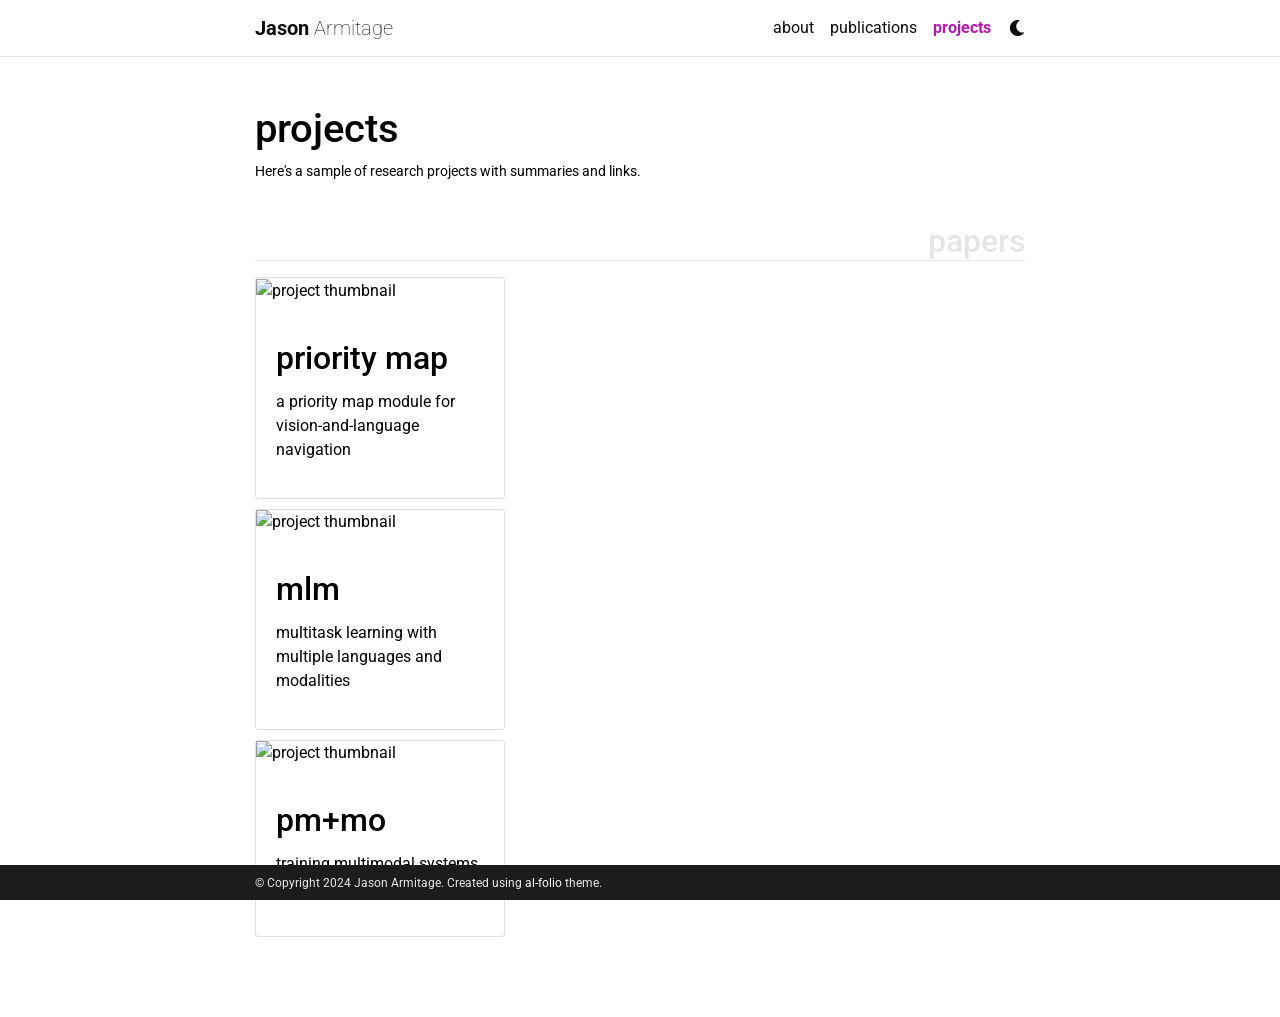
==== projects/index.html @ 7ec6eaf3 "Update papers.bib [ci skip]" ====
<!DOCTYPE html> <html lang="en"> <head> <meta http-equiv="Content-Type" content="text/html; charset=UTF-8"> <meta name="google-site-verification" content="r4thdhNp-503ux3Zlrk3wg4XzxsuIzWtj8LmiYbyBeo"> <meta name="msvalidate.01" content=""> <meta charset="utf-8"> <meta name="viewport" content="width=device-width, initial-scale=1, shrink-to-fit=no"> <meta http-equiv="X-UA-Compatible" content="IE=edge"> <title>projects | Jason Armitage</title> <meta name="author" content="Jason Armitage"> <meta name="description" content="Here's a sample of research projects with summaries and links."> <meta name="keywords" content="jason armitage, jason armitage uzh, jason armitage research, multimodal machine learning, embodied AI, vision-and-language navigation, neural networks, artificial intelligence, AI, cognitive neuroscience, computer vision, computational linguistics, NLP, VLN, deep learning"> <link href="https://cdn.jsdelivr.net/npm/bootstrap@4.6.1/dist/css/bootstrap.min.css" rel="stylesheet" integrity="sha256-DF7Zhf293AJxJNTmh5zhoYYIMs2oXitRfBjY+9L//AY=" crossorigin="anonymous"> <link rel="stylesheet" href="https://cdn.jsdelivr.net/npm/mdbootstrap@4.20.0/css/mdb.min.css" integrity="sha256-jpjYvU3G3N6nrrBwXJoVEYI/0zw8htfFnhT9ljN3JJw=" crossorigin="anonymous"> <link rel="stylesheet" href="https://cdn.jsdelivr.net/npm/@fortawesome/fontawesome-free@5.15.4/css/all.min.css" integrity="sha256-mUZM63G8m73Mcidfrv5E+Y61y7a12O5mW4ezU3bxqW4=" crossorigin="anonymous"> <link rel="stylesheet" href="https://cdn.jsdelivr.net/npm/academicons@1.9.1/css/academicons.min.css" integrity="sha256-i1+4qU2G2860dGGIOJscdC30s9beBXjFfzjWLjBRsBg=" crossorigin="anonymous"> <link rel="stylesheet" type="text/css" href="https://fonts.googleapis.com/css?family=Roboto:300,400,500,700|Roboto+Slab:100,300,400,500,700|Material+Icons"> <link rel="stylesheet" href="https://cdn.jsdelivr.net/gh/jwarby/jekyll-pygments-themes@master/github.css" media="" id="highlight_theme_light"> <link rel="shortcut icon" href="data:image/svg+xml,&lt;svg%20xmlns=%22http://www.w3.org/2000/svg%22%20viewBox=%220%200%20100%20100%22&gt;&lt;text%20y=%22.9em%22%20font-size=%2290%22&gt;%E2%9A%9B%EF%B8%8F&lt;/text&gt;&lt;/svg&gt;"> <link rel="stylesheet" href="/assets/css/main.css"> <link rel="canonical" href="https://jasonarmitage-res.github.io/projects/"> <link rel="stylesheet" href="https://cdn.jsdelivr.net/gh/jwarby/jekyll-pygments-themes@master/native.css" media="none" id="highlight_theme_dark"> <script src="/assets/js/theme.js"></script> <script src="/assets/js/dark_mode.js"></script> </head> <body class="fixed-top-nav "> <header> <nav id="navbar" class="navbar navbar-light navbar-expand-sm fixed-top"> <div class="container"> <a class="navbar-brand title font-weight-lighter" href="/"><span class="font-weight-bold">Jason </span>Armitage</a> <button class="navbar-toggler collapsed ml-auto" type="button" data-toggle="collapse" data-target="#navbarNav" aria-controls="navbarNav" aria-expanded="false" aria-label="Toggle navigation"> <span class="sr-only">Toggle navigation</span> <span class="icon-bar top-bar"></span> <span class="icon-bar middle-bar"></span> <span class="icon-bar bottom-bar"></span> </button> <div class="collapse navbar-collapse text-right" id="navbarNav"> <ul class="navbar-nav ml-auto flex-nowrap"> <li class="nav-item "> <a class="nav-link" href="/">about</a> </li> <li class="nav-item "> <a class="nav-link" href="/publications/">publications</a> </li> <li class="nav-item active"> <a class="nav-link" href="/projects/">projects<span class="sr-only">(current)</span></a> </li> <li class="toggle-container"> <button id="light-toggle" title="Change theme"> <i class="fas fa-moon"></i> <i class="fas fa-sun"></i> </button> </li> </ul> </div> </div> </nav> <progress id="progress" value="0"> <div class="progress-container"> <span class="progress-bar"></span> </div> </progress> </header> <div class="container mt-5"> <div class="post"> <header class="post-header"> <h1 class="post-title">projects</h1> <p class="post-description">Here's a sample of research projects with summaries and links.</p> </header> <article> <div class="projects"> <h2 class="category">papers</h2> <div class="grid"> <div class="grid-sizer"></div> <div class="grid-item"> <a href="/projects/priority_map/"> <div class="card hoverable"> <figure> <picture> <img src="/assets/img/pri_nav_thumb_1.png" width="auto" height="auto" alt="project thumbnail" onerror="this.onerror=null; $('.responsive-img-srcset').remove();"> </picture> </figure> <div class="card-body"> <h2 class="card-title text-lowercase">priority map</h2> <p class="card-text">a priority map module for vision-and-language navigation</p> <div class="row ml-1 mr-1 p-0"> </div> </div> </div> </a> </div> <div class="grid-sizer"></div> <div class="grid-item"> <a href="/projects/mlm/"> <div class="card hoverable"> <figure> <picture> <img src="/assets/img/mlm_icon_resize.jpg" width="auto" height="auto" alt="project thumbnail" onerror="this.onerror=null; $('.responsive-img-srcset').remove();"> </picture> </figure> <div class="card-body"> <h2 class="card-title text-lowercase">mlm</h2> <p class="card-text">multitask learning with multiple languages and modalities</p> <div class="row ml-1 mr-1 p-0"> </div> </div> </div> </a> </div> <div class="grid-sizer"></div> <div class="grid-item"> <a href="/projects/pm_mo/"> <div class="card hoverable"> <figure> <picture> <img src="/assets/img/two_meshes_clean_flat_1.png" width="auto" height="auto" alt="project thumbnail" onerror="this.onerror=null; $('.responsive-img-srcset').remove();"> </picture> </figure> <div class="card-body"> <h2 class="card-title text-lowercase">pm+mo</h2> <p class="card-text">training multimodal systems with multiple objectives</p> <div class="row ml-1 mr-1 p-0"> </div> </div> </div> </a> </div> </div> </div> </article> </div> </div> <footer class="fixed-bottom"> <div class="container mt-0"> © Copyright 2024 Jason Armitage. Created using <a href="https://github.com/alshedivat/al-folio" rel="external nofollow noopener" target="_blank">al-folio</a> theme. </div> </footer> <script src="https://cdn.jsdelivr.net/npm/jquery@3.6.0/dist/jquery.min.js" integrity="sha256-/xUj+3OJU5yExlq6GSYGSHk7tPXikynS7ogEvDej/m4=" crossorigin="anonymous"></script> <script src="https://cdn.jsdelivr.net/npm/bootstrap@4.6.1/dist/js/bootstrap.bundle.min.js" integrity="sha256-fgLAgv7fyCGopR/gBNq2iW3ZKIdqIcyshnUULC4vex8=" crossorigin="anonymous"></script> <script src="https://cdn.jsdelivr.net/npm/mdbootstrap@4.20.0/js/mdb.min.js" integrity="sha256-NdbiivsvWt7VYCt6hYNT3h/th9vSTL4EDWeGs5SN3DA=" crossorigin="anonymous"></script> <script defer src="https://cdn.jsdelivr.net/npm/masonry-layout@4.2.2/dist/masonry.pkgd.min.js" integrity="sha256-Nn1q/fx0H7SNLZMQ5Hw5JLaTRZp0yILA/FRexe19VdI=" crossorigin="anonymous"></script> <script defer src="https://cdn.jsdelivr.net/npm/imagesloaded@4/imagesloaded.pkgd.min.js"></script> <script defer src="/assets/js/masonry.js" type="text/javascript"></script> <script defer src="https://cdn.jsdelivr.net/npm/medium-zoom@1.0.6/dist/medium-zoom.min.js" integrity="sha256-EdPgYcPk/IIrw7FYeuJQexva49pVRZNmt3LculEr7zM=" crossorigin="anonymous"></script> <script defer src="/assets/js/zoom.js"></script> <script defer src="/assets/js/common.js"></script> <script type="text/javascript">window.MathJax={tex:{tags:"ams"}};</script> <script defer type="text/javascript" id="MathJax-script" src="https://cdn.jsdelivr.net/npm/mathjax@3.2.0/es5/tex-mml-chtml.js"></script> <script defer src="https://polyfill.io/v3/polyfill.min.js?features=es6"></script> <script type="text/javascript">function progressBarSetup(){"max"in document.createElement("progress")?(initializeProgressElement(),$(document).on("scroll",function(){progressBar.attr({value:getCurrentScrollPosition()})}),$(window).on("resize",initializeProgressElement)):(resizeProgressBar(),$(document).on("scroll",resizeProgressBar),$(window).on("resize",resizeProgressBar))}function getCurrentScrollPosition(){return $(window).scrollTop()}function initializeProgressElement(){let e=$("#navbar").outerHeight(!0);$("body").css({"padding-top":e}),$("progress-container").css({"padding-top":e}),progressBar.css({top:e}),progressBar.attr({max:getDistanceToScroll(),value:getCurrentScrollPosition()})}function getDistanceToScroll(){return $(document).height()-$(window).height()}function resizeProgressBar(){progressBar.css({width:getWidthPercentage()+"%"})}function getWidthPercentage(){return getCurrentScrollPosition()/getDistanceToScroll()*100}const progressBar=$("#progress");window.onload=function(){setTimeout(progressBarSetup,50)};</script> </body> </html>
---- assets/css/main.css ----
:root{--global-bg-color:#fff;--global-code-bg-color:rgba(181,9,172,0.05);--global-text-color:#000;--global-text-color-light:#828282;--global-theme-color:#b509ac;--global-hover-color:#b509ac;--global-footer-bg-color:#1c1c1d;--global-footer-text-color:#e8e8e8;--global-footer-link-color:#fff;--global-distill-app-color:#828282;--global-divider-color:rgba(0,0,0,.1);--global-card-bg-color:#fff}:root .fa-sun{display:none}:root .fa-moon{padding-left:10px;padding-top:12px;display:block}:root .repo-img-light{display:block}:root .repo-img-dark{display:none}html[data-theme=dark]{--global-bg-color:#1c1c1d;--global-code-bg-color:#2c3237;--global-text-color:#e8e8e8;--global-text-color-light:#e8e8e8;--global-theme-color:#2698ba;--global-hover-color:#2698ba;--global-footer-bg-color:#e8e8e8;--global-footer-text-color:#1c1c1d;--global-footer-link-color:#000;--global-distill-app-color:#e8e8e8;--global-divider-color:#424246;--global-card-bg-color:#212529}html[data-theme=dark] .fa-sun{padding-left:10px;padding-top:12px;display:block}html[data-theme=dark] .fa-moon{display:none}html[data-theme=dark] .repo-img-light{display:none}html[data-theme=dark] .repo-img-dark{display:block}body{padding-bottom:70px;color:var(--global-text-color);background-color:var(--global-bg-color)}body h1,body h2,body h3,body h4,body h5,body h6{scroll-margin-top:66px}body.fixed-top-nav{padding-top:56px}body.sticky-bottom-footer{padding-bottom:0}.container{max-width:800px}.profile img{width:100%}p,h1,h2,h3,h4,h5,h6,em,div,li,span,strong{color:var(--global-text-color)}hr{border-top:1px solid var(--global-divider-color)}table td,table th{color:var(--global-text-color)}table td{font-size:1rem}a,table.table a{color:var(--global-theme-color)}a:hover,table.table a:hover{color:var(--global-theme-color);text-decoration:underline}a:hover:after :not(.nav-item.dropdown),table.table a:hover:after :not(.nav-item.dropdown){width:100%}figure,img{max-width:90vw}blockquote{background:var(--global-bg-color);border-left:2px solid var(--global-theme-color);margin:1.5em 10px;padding:.5em 10px;font-size:1.2rem}.equation{margin-bottom:1rem;text-align:center}.caption{font-size:.875rem;margin-top:.75rem;margin-bottom:1.5rem;text-align:center}.card{background-color:var(--global-card-bg-color)}.card img{width:100%}.card .card-title{color:var(--global-text-color)}.card .card-item{width:auto;margin-bottom:10px}.card .card-item .row{display:flex;align-items:center}.citation,.citation-number{color:var(--global-theme-color)}.profile{width:100%}.profile .address{margin-bottom:5px;margin-top:5px;font-family:monospace}.profile .address p{display:inline-block;margin:0}.profile.float-right{margin-left:1rem}.profile.float-left{margin-right:1rem}@media(min-width:576px){.profile{width:30%}.profile .address p{display:block}}.post-description{margin-bottom:2rem;font-size:.875rem}.post-description a{color:inherit}.post-description a:hover{color:var(--global-theme-color);text-decoration:none}.navbar{box-shadow:none;border-bottom:1px solid var(--global-divider-color);background-color:var(--global-bg-color);opacity:.95}.navbar .dropdown-menu{background-color:var(--global-bg-color);border:1px solid var(--global-divider-color)}.navbar .dropdown-menu a:not(.active){color:var(--global-text-color)}.navbar .dropdown-menu a:hover{color:var(--global-hover-color)}.navbar .dropdown-menu .dropdown-divider{border-top:1px solid var(--global-divider-color)!important}.dropdown-item{color:var(--global-text-color)}.dropdown-item:hover{color:var(--global-hover-color);background-color:var(--global-bg-color)}.navbar.navbar-light a:hover{text-decoration:none}.navbar.navbar-light .navbar-brand{color:var(--global-text-color)}.navbar.navbar-light .navbar-nav .nav-item .nav-link{color:var(--global-text-color)}.navbar.navbar-light .navbar-nav .nav-item .nav-link:hover{color:var(--global-hover-color)}.navbar.navbar-light .navbar-nav .nav-item.active>.nav-link{background-color:inherit;font-weight:bolder;color:var(--global-theme-color)}.navbar.navbar-light .navbar-nav .nav-item.active>.nav-link:hover{color:var(--global-hover-color)}.navbar.navbar-light .navbar-brand.social{padding-bottom:0;padding-top:0;font-size:1.7rem}.navbar.navbar-light .navbar-brand.social a i::before{color:var(--global-text-color);transition-property:all .2s ease-in-out}.navbar.navbar-light .navbar-brand.social a:hover i::before{color:var(--global-theme-color)}.navbar-toggler .icon-bar{display:block;width:22px;height:2px;background-color:var(--global-text-color);border-radius:1px;margin-bottom:4px;transition:all .2s}.navbar-toggler .top-bar{transform:rotate(45deg);transform-origin:10% 10%}.navbar-toggler .middle-bar{opacity:0}.navbar-toggler .bottom-bar{transform:rotate(-45deg);transform-origin:10% 90%}.navbar-toggler.collapsed .top-bar{transform:rotate(0)}.navbar-toggler.collapsed .middle-bar{opacity:1}.navbar-toggler.collapsed .bottom-bar{transform:rotate(0)}#light-toggle{padding:0;border:0;background-color:inherit;color:var(--global-text-color)}#light-toggle:hover{color:var(--global-hover-color)}
.social{text-align:center}.social .contact-icons{font-size:4rem}.social .contact-icons a i::before{color:var(--global-text-color);transition-property:all .2s ease-in-out}.social .contact-icons a:hover i::before{color:var(--global-theme-color)}.social .contact-note{font-size:.8rem}footer.fixed-bottom{background-color:var(--global-footer-bg-color);font-size:.75rem}footer.fixed-bottom .container{color:var(--global-footer-text-color);padding-top:9px;padding-bottom:8px}footer.fixed-bottom a{color:var(--global-footer-link-color)}footer.fixed-bottom a:hover{color:var(--global-theme-color);text-decoration:none}footer.sticky-bottom{border-top:1px solid var(--global-divider-color);padding-top:40px;padding-bottom:40px;font-size:.9rem}.cv{margin-bottom:40px}.cv .card{background-color:var(--global-card-bg-color);border:1px solid var(--global-divider-color)}.cv .card .list-group-item{background-color:inherit;border-color:var(--global-divider-color)}.cv .card .list-group-item .badge{color:var(--global-card-bg-color)!important;background-color:var(--global-theme-color)!important}@media(min-width:768px){.repo{max-width:50%}}.header-bar{border-bottom:1px solid var(--global-divider-color);text-align:center;padding-top:2rem;padding-bottom:3rem}.header-bar h1{color:var(--global-theme-color);font-size:5rem}.tag-list{border-bottom:1px solid var(--global-divider-color);text-align:center;padding-top:1rem}.tag-list ul{justify-content:center;display:flow-root}.tag-list ul p,.tag-list ul li{list-style:none;display:inline-block;padding:1rem .5rem;color:var(--global-text-color-light)}.post-list{margin:0;margin-bottom:40px;padding:0}.post-list li{border-bottom:1px solid var(--global-divider-color);list-style:none;padding-top:2rem;padding-bottom:2rem}.post-list li .post-meta{color:var(--global-text-color-light);font-size:.875rem;margin-bottom:0}.post-list li .post-tags{color:var(--global-text-color-light);font-size:.875rem;padding-top:.25rem;padding-bottom:0}.post-list li a{color:var(--global-text-color);text-decoration:none}.post-list li a:hover{color:var(--global-theme-color)}.pagination .page-item .page-link{color:var(--global-text-color)}.pagination .page-item .page-link:hover{color:#000}.pagination .page-item.active .page-link{color:#fff;background-color:var(--global-theme-color)}.pagination .page-item.active .page-link:hover{background-color:var(--global-theme-color)}.distill a:hover{border-bottom-color:var(--global-theme-color);text-decoration:none}.projects a{text-decoration:none}.projects a:hover .card-title{color:var(--global-theme-color)}.projects .card img{width:100%}.projects .card-item{width:auto;margin-bottom:10px}.projects .card-item .row{display:flex;align-items:center}.projects .grid-sizer,.projects .grid-item{width:250px;margin-bottom:10px}.projects h2.category{color:var(--global-divider-color);border-bottom:1px solid var(--global-divider-color);padding-top:.5rem;margin-top:2rem;margin-bottom:1rem;text-align:right}.publications{margin-top:2rem}.publications h1{color:var(--global-theme-color);font-size:2rem;text-align:center;margin-top:1em;margin-bottom:1em}.publications h2{margin-bottom:1rem}.publications h2 span{font-size:1.5rem}.publications h2.year{color:var(--global-divider-color);border-top:1px solid var(--global-divider-color);padding-top:1rem;margin-top:2rem;margin-bottom:-2rem;text-align:right}.publications ol.bibliography{list-style:none;padding:0;margin-top:0}.publications ol.bibliography li{margin-bottom:1rem}.publications ol.bibliography li .preview{width:100%;min-width:80px;max-width:200px}.publications ol.bibliography li .abbr{height:2rem;margin-bottom:.5rem}.publications ol.bibliography li .abbr abbr{display:inline-block;background-color:var(--global-theme-color);padding-left:1rem;padding-right:1rem}.publications ol.bibliography li .abbr abbr a{color:white}.publications ol.bibliography li .abbr abbr a:hover{text-decoration:none}.publications ol.bibliography li .abbr .award{color:var(--global-theme-color)!important;border:1px solid var(--global-theme-color)}.publications ol.bibliography li .title{font-weight:bolder}.publications ol.bibliography li .author a{border-bottom:1px dashed var(--global-theme-color)}.publications ol.bibliography li .author a:hover{border-bottom-style:solid;text-decoration:none}.publications ol.bibliography li .author>em{border-bottom:1px solid;font-style:normal}.publications ol.bibliography li .author>span.more-authors{color:var(--global-text-color-light);border-bottom:1px dashed var(--global-text-color-light);cursor:pointer}.publications ol.bibliography li .author>span.more-authors:hover{color:var(--global-text-color);border-bottom:1px dashed var(--global-text-color)}.publications ol.bibliography li .links a.btn{color:var(--global-text-color);border:1px solid var(--global-text-color);padding-left:1rem;padding-right:1rem;padding-top:.25rem;padding-bottom:.25rem}.publications ol.bibliography li .links a.btn:hover{color:var(--global-theme-color);border-color:var(--global-theme-color)}
.publications ol.bibliography li .hidden{font-size:.875rem;max-height:0;overflow:hidden;text-align:justify;transition-property:.15s ease;-moz-transition:.15s ease;-ms-transition:.15s ease;-o-transition:.15s ease;transition:all .15s ease}.publications ol.bibliography li .hidden p{line-height:1.4em;margin:10px}.publications ol.bibliography li .hidden pre{font-size:1em;line-height:1.4em;padding:10px}.publications ol.bibliography li .hidden.open{max-height:100em;transition-property:.15s ease;-moz-transition:.15s ease;-ms-transition:.15s ease;-o-transition:.15s ease;transition:all .15s ease}.publications ol.bibliography li div.abstract.hidden{border:dashed 1px var(--global-bg-color)}.publications ol.bibliography li div.abstract.hidden.open{border-color:var(--global-text-color)}figure.highlight{margin:0 0 1rem}pre{color:var(--global-theme-color);background-color:var(--global-code-bg-color);border-radius:6px;padding:6px 12px}pre pre,pre code{background-color:transparent;border-radius:0;padding:0}code{color:var(--global-theme-color);background-color:var(--global-code-bg-color);border-radius:3px;padding:3px 3px}html.transition,html.transition *,html.transition *:before,html.transition *:after{transition:all 750ms!important;transition-delay:0!important}.post .post-meta{color:var(--global-text-color-light);font-size:.875rem;margin-bottom:0}.post .post-tags{color:var(--global-text-color-light);font-size:.875rem;padding-top:.25rem;padding-bottom:1rem}.post .post-tags a{color:var(--global-text-color-light);text-decoration:none}.post .post-tags a:hover{color:var(--global-theme-color)}.post .post-content blockquote{border-left:5px solid var(--global-theme-color);padding:8px}progress{position:fixed;left:0;top:56px;z-index:10;width:100%;height:1px;-webkit-appearance:none;-moz-appearance:none;appearance:none;border:0;background-color:transparent;color:var(--global-theme-color)}progress::-webkit-progress-bar{background-color:transparent}progress::-webkit-progress-value{background-color:var(--global-theme-color)}progress::-moz-progress-bar{background-color:var(--global-theme-color)}.progress-container{width:100%;background-color:transparent;position:fixed;top:56px;left:0;height:5px;display:block}.progress-bar{background-color:var(--global-theme-color);width:0;display:block;height:inherit}d-byline{border-top-color:var(--global-divider-color)!important}d-byline h3{color:var(--global-text-color)!important}d-byline a,d-article d-byline a{color:var(--global-text-color)!important}d-byline a:hover,d-article d-byline a:hover{color:var(--global-hover-color)!important}d-article{border-top-color:var(--global-divider-color)!important}d-article a,d-article p,d-article h1,d-article h2,d-article h3,d-article h4,d-article h5,d-article h6,d-article li,d-article table{color:var(--global-text-color)!important}d-article a,d-article h1,d-article h2,d-article hr,d-article table,d-article table th,d-article table td{border-bottom-color:var(--global-divider-color)!important}d-article a:hover{border-bottom-color:var(--global-hover-color)!important}d-article b i{display:inline}d-article d-contents{align-self:start;grid-column:1/4;grid-row:auto/span 4;justify-self:end;margin-top:0;padding-left:2em;padding-right:3em;border-right:1px solid var(--global-divider-color);width:max(70%,300px);margin-right:0;margin-top:0;display:grid;grid-template-columns:minmax(8px,1fr) [toc] auto minmax(8px,1fr) [toc-line] 1px minmax(32px,2fr)}d-article d-contents nav{grid-column:toc}d-article d-contents nav a{border-bottom:none!important}d-article d-contents nav a:hover{border-bottom:1px solid var(--global-text-color)!important}d-article d-contents nav h3{margin-top:0;margin-bottom:1em}d-article d-contents nav div{display:block;outline:0;margin-bottom:.8em;color:rgba(0,0,0,0.8);font-weight:bold}d-article d-contents nav ul{padding-left:1em;margin-top:0;margin-bottom:6px;list-style-type:none}d-article d-contents nav ul li{margin-bottom:.25em}d-article d-contents .figcaption{line-height:1.4em}d-article d-contents toc-line{border-right:1px solid var(--global-divider-color);grid-column:toc-line}d-article d-footnote{scroll-margin-top:66px}d-appendix{border-top-color:var(--global-divider-color)!important;color:var(--global-distill-app-color)!important}d-appendix h3,d-appendix li,d-appendix span{color:var(--global-distill-app-color)!important}d-appendix a,d-appendix a.footnote-backlink{color:var(--global-distill-app-color)!important}d-appendix a:hover,d-appendix a.footnote-backlink:hover{color:var(--global-hover-color)!important}@media(max-width:1024px){d-article d-contents{display:block;grid-column-start:2;grid-column-end:-2;padding-bottom:.5em;margin-bottom:1em;padding-top:.5em;width:100%;border:1px solid var(--global-divider-color)}d-article d-contents nav{grid-column:none}}
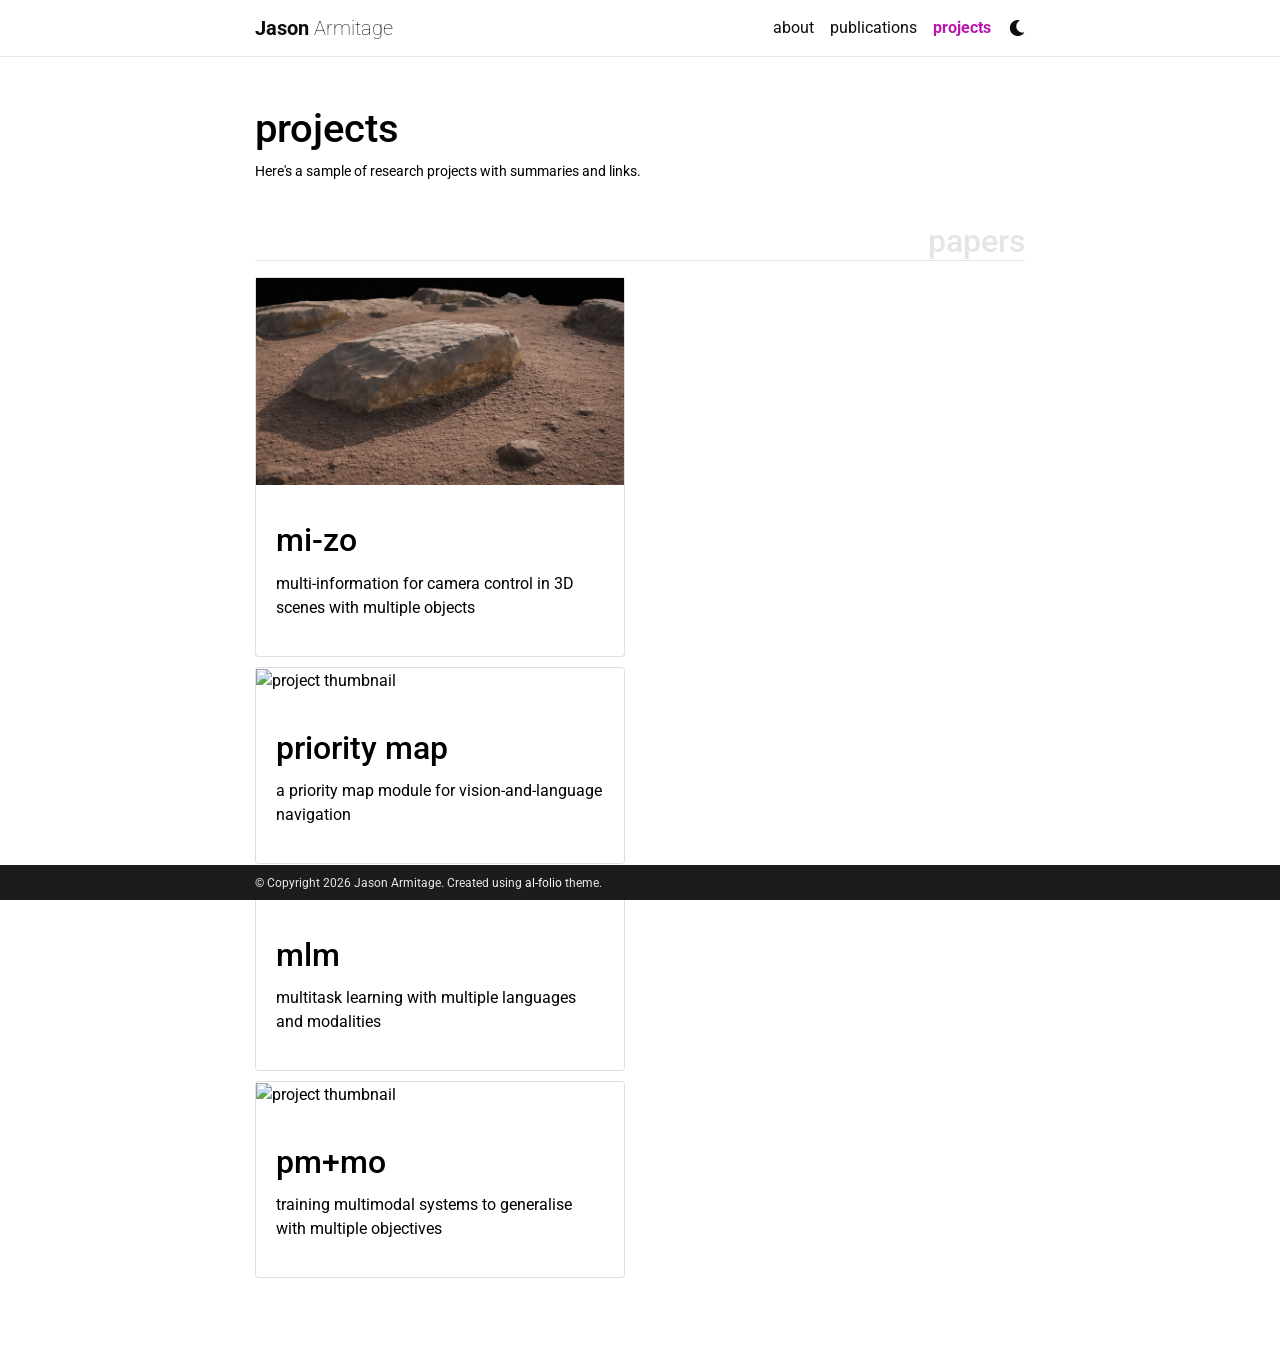
==== commit 341d981f: "Restore previous about page image [ci skip]" ====
--- a/projects/index.html
+++ b/projects/index.html
@@ -1 +1 @@
-<!DOCTYPE html> <html lang="en"> <head> <meta http-equiv="Content-Type" content="text/html; charset=UTF-8"> <meta name="google-site-verification" content="r4thdhNp-503ux3Zlrk3wg4XzxsuIzWtj8LmiYbyBeo"> <meta name="msvalidate.01" content=""> <meta charset="utf-8"> <meta name="viewport" content="width=device-width, initial-scale=1, shrink-to-fit=no"> <meta http-equiv="X-UA-Compatible" content="IE=edge"> <title>projects | Jason Armitage</title> <meta name="author" content="Jason Armitage"> <meta name="description" content="Here's a sample of research projects with summaries and links."> <meta name="keywords" content="jason armitage, jason armitage uzh, jason armitage research, multimodal machine learning, embodied AI, vision-and-language navigation, neural networks, artificial intelligence, AI, cognitive neuroscience, computer vision, computational linguistics, NLP, VLN, deep learning"> <link href="https://cdn.jsdelivr.net/npm/bootstrap@4.6.1/dist/css/bootstrap.min.css" rel="stylesheet" integrity="sha256-DF7Zhf293AJxJNTmh5zhoYYIMs2oXitRfBjY+9L//AY=" crossorigin="anonymous"> <link rel="stylesheet" href="https://cdn.jsdelivr.net/npm/mdbootstrap@4.20.0/css/mdb.min.css" integrity="sha256-jpjYvU3G3N6nrrBwXJoVEYI/0zw8htfFnhT9ljN3JJw=" crossorigin="anonymous"> <link rel="stylesheet" href="https://cdn.jsdelivr.net/npm/@fortawesome/fontawesome-free@5.15.4/css/all.min.css" integrity="sha256-mUZM63G8m73Mcidfrv5E+Y61y7a12O5mW4ezU3bxqW4=" crossorigin="anonymous"> <link rel="stylesheet" href="https://cdn.jsdelivr.net/npm/academicons@1.9.1/css/academicons.min.css" integrity="sha256-i1+4qU2G2860dGGIOJscdC30s9beBXjFfzjWLjBRsBg=" crossorigin="anonymous"> <link rel="stylesheet" type="text/css" href="https://fonts.googleapis.com/css?family=Roboto:300,400,500,700|Roboto+Slab:100,300,400,500,700|Material+Icons"> <link rel="stylesheet" href="https://cdn.jsdelivr.net/gh/jwarby/jekyll-pygments-themes@master/github.css" media="" id="highlight_theme_light"> <link rel="shortcut icon" href="data:image/svg+xml,&lt;svg%20xmlns=%22http://www.w3.org/2000/svg%22%20viewBox=%220%200%20100%20100%22&gt;&lt;text%20y=%22.9em%22%20font-size=%2290%22&gt;%E2%9A%9B%EF%B8%8F&lt;/text&gt;&lt;/svg&gt;"> <link rel="stylesheet" href="/assets/css/main.css"> <link rel="canonical" href="https://jasonarmitage-res.github.io/projects/"> <link rel="stylesheet" href="https://cdn.jsdelivr.net/gh/jwarby/jekyll-pygments-themes@master/native.css" media="none" id="highlight_theme_dark"> <script src="/assets/js/theme.js"></script> <script src="/assets/js/dark_mode.js"></script> </head> <body class="fixed-top-nav "> <header> <nav id="navbar" class="navbar navbar-light navbar-expand-sm fixed-top"> <div class="container"> <a class="navbar-brand title font-weight-lighter" href="/"><span class="font-weight-bold">Jason </span>Armitage</a> <button class="navbar-toggler collapsed ml-auto" type="button" data-toggle="collapse" data-target="#navbarNav" aria-controls="navbarNav" aria-expanded="false" aria-label="Toggle navigation"> <span class="sr-only">Toggle navigation</span> <span class="icon-bar top-bar"></span> <span class="icon-bar middle-bar"></span> <span class="icon-bar bottom-bar"></span> </button> <div class="collapse navbar-collapse text-right" id="navbarNav"> <ul class="navbar-nav ml-auto flex-nowrap"> <li class="nav-item "> <a class="nav-link" href="/">about</a> </li> <li class="nav-item "> <a class="nav-link" href="/publications/">publications</a> </li> <li class="nav-item active"> <a class="nav-link" href="/projects/">projects<span class="sr-only">(current)</span></a> </li> <li class="toggle-container"> <button id="light-toggle" title="Change theme"> <i class="fas fa-moon"></i> <i class="fas fa-sun"></i> </button> </li> </ul> </div> </div> </nav> <progress id="progress" value="0"> <div class="progress-container"> <span class="progress-bar"></span> </div> </progress> </header> <div class="container mt-5"> <div class="post"> <header class="post-header"> <h1 class="post-title">projects</h1> <p class="post-description">Here's a sample of research projects with summaries and links.</p> </header> <article> <div class="projects"> <h2 class="category">papers</h2> <div class="grid"> <div class="grid-sizer"></div> <div class="grid-item"> <a href="/projects/priority_map/"> <div class="card hoverable"> <figure> <picture> <img src="/assets/img/pri_nav_thumb_1.png" width="auto" height="auto" alt="project thumbnail" onerror="this.onerror=null; $('.responsive-img-srcset').remove();"> </picture> </figure> <div class="card-body"> <h2 class="card-title text-lowercase">priority map</h2> <p class="card-text">a priority map module for vision-and-language navigation</p> <div class="row ml-1 mr-1 p-0"> </div> </div> </div> </a> </div> <div class="grid-sizer"></div> <div class="grid-item"> <a href="/projects/mlm/"> <div class="card hoverable"> <figure> <picture> <img src="/assets/img/mlm_icon_resize.jpg" width="auto" height="auto" alt="project thumbnail" onerror="this.onerror=null; $('.responsive-img-srcset').remove();"> </picture> </figure> <div class="card-body"> <h2 class="card-title text-lowercase">mlm</h2> <p class="card-text">multitask learning with multiple languages and modalities</p> <div class="row ml-1 mr-1 p-0"> </div> </div> </div> </a> </div> <div class="grid-sizer"></div> <div class="grid-item"> <a href="/projects/pm_mo/"> <div class="card hoverable"> <figure> <picture> <img src="/assets/img/two_meshes_clean_flat_1.png" width="auto" height="auto" alt="project thumbnail" onerror="this.onerror=null; $('.responsive-img-srcset').remove();"> </picture> </figure> <div class="card-body"> <h2 class="card-title text-lowercase">pm+mo</h2> <p class="card-text">training multimodal systems with multiple objectives</p> <div class="row ml-1 mr-1 p-0"> </div> </div> </div> </a> </div> </div> </div> </article> </div> </div> <footer class="fixed-bottom"> <div class="container mt-0"> © Copyright 2024 Jason Armitage. Created using <a href="https://github.com/alshedivat/al-folio" rel="external nofollow noopener" target="_blank">al-folio</a> theme. </div> </footer> <script src="https://cdn.jsdelivr.net/npm/jquery@3.6.0/dist/jquery.min.js" integrity="sha256-/xUj+3OJU5yExlq6GSYGSHk7tPXikynS7ogEvDej/m4=" crossorigin="anonymous"></script> <script src="https://cdn.jsdelivr.net/npm/bootstrap@4.6.1/dist/js/bootstrap.bundle.min.js" integrity="sha256-fgLAgv7fyCGopR/gBNq2iW3ZKIdqIcyshnUULC4vex8=" crossorigin="anonymous"></script> <script src="https://cdn.jsdelivr.net/npm/mdbootstrap@4.20.0/js/mdb.min.js" integrity="sha256-NdbiivsvWt7VYCt6hYNT3h/th9vSTL4EDWeGs5SN3DA=" crossorigin="anonymous"></script> <script defer src="https://cdn.jsdelivr.net/npm/masonry-layout@4.2.2/dist/masonry.pkgd.min.js" integrity="sha256-Nn1q/fx0H7SNLZMQ5Hw5JLaTRZp0yILA/FRexe19VdI=" crossorigin="anonymous"></script> <script defer src="https://cdn.jsdelivr.net/npm/imagesloaded@4/imagesloaded.pkgd.min.js"></script> <script defer src="/assets/js/masonry.js" type="text/javascript"></script> <script defer src="https://cdn.jsdelivr.net/npm/medium-zoom@1.0.6/dist/medium-zoom.min.js" integrity="sha256-EdPgYcPk/IIrw7FYeuJQexva49pVRZNmt3LculEr7zM=" crossorigin="anonymous"></script> <script defer src="/assets/js/zoom.js"></script> <script defer src="/assets/js/common.js"></script> <script type="text/javascript">window.MathJax={tex:{tags:"ams"}};</script> <script defer type="text/javascript" id="MathJax-script" src="https://cdn.jsdelivr.net/npm/mathjax@3.2.0/es5/tex-mml-chtml.js"></script> <script defer src="https://polyfill.io/v3/polyfill.min.js?features=es6"></script> <script type="text/javascript">function progressBarSetup(){"max"in document.createElement("progress")?(initializeProgressElement(),$(document).on("scroll",function(){progressBar.attr({value:getCurrentScrollPosition()})}),$(window).on("resize",initializeProgressElement)):(resizeProgressBar(),$(document).on("scroll",resizeProgressBar),$(window).on("resize",resizeProgressBar))}function getCurrentScrollPosition(){return $(window).scrollTop()}function initializeProgressElement(){let e=$("#navbar").outerHeight(!0);$("body").css({"padding-top":e}),$("progress-container").css({"padding-top":e}),progressBar.css({top:e}),progressBar.attr({max:getDistanceToScroll(),value:getCurrentScrollPosition()})}function getDistanceToScroll(){return $(document).height()-$(window).height()}function resizeProgressBar(){progressBar.css({width:getWidthPercentage()+"%"})}function getWidthPercentage(){return getCurrentScrollPosition()/getDistanceToScroll()*100}const progressBar=$("#progress");window.onload=function(){setTimeout(progressBarSetup,50)};</script> </body> </html>+<!DOCTYPE html> <html lang="en"> <head> <meta http-equiv="Content-Type" content="text/html; charset=UTF-8"> <meta name="google-site-verification" content="r4thdhNp-503ux3Zlrk3wg4XzxsuIzWtj8LmiYbyBeo"> <meta name="msvalidate.01" content=""> <meta charset="utf-8"> <meta name="viewport" content="width=device-width, initial-scale=1, shrink-to-fit=no"> <meta http-equiv="X-UA-Compatible" content="IE=edge"> <title>projects | Jason Armitage</title> <meta name="author" content="Jason Armitage"> <meta name="description" content="Here's a sample of research projects with summaries and links."> <meta name="keywords" content="jason armitage, jason armitage uzh, jason armitage research, multimodal machine learning, embodied AI, vision-and-language navigation, neural networks, artificial intelligence, AI, cognitive neuroscience, computer vision, computational linguistics, NLP, VLN, deep learning"> <link href="https://cdn.jsdelivr.net/npm/bootstrap@4.6.1/dist/css/bootstrap.min.css" rel="stylesheet" integrity="sha256-DF7Zhf293AJxJNTmh5zhoYYIMs2oXitRfBjY+9L//AY=" crossorigin="anonymous"> <link rel="stylesheet" href="https://cdn.jsdelivr.net/npm/mdbootstrap@4.20.0/css/mdb.min.css" integrity="sha256-jpjYvU3G3N6nrrBwXJoVEYI/0zw8htfFnhT9ljN3JJw=" crossorigin="anonymous"> <link rel="stylesheet" href="https://cdn.jsdelivr.net/npm/@fortawesome/fontawesome-free@5.15.4/css/all.min.css" integrity="sha256-mUZM63G8m73Mcidfrv5E+Y61y7a12O5mW4ezU3bxqW4=" crossorigin="anonymous"> <link rel="stylesheet" href="https://cdn.jsdelivr.net/npm/academicons@1.9.1/css/academicons.min.css" integrity="sha256-i1+4qU2G2860dGGIOJscdC30s9beBXjFfzjWLjBRsBg=" crossorigin="anonymous"> <link rel="stylesheet" type="text/css" href="https://fonts.googleapis.com/css?family=Roboto:300,400,500,700|Roboto+Slab:100,300,400,500,700|Material+Icons"> <link rel="stylesheet" href="https://cdn.jsdelivr.net/gh/jwarby/jekyll-pygments-themes@master/github.css" media="" id="highlight_theme_light"> <link rel="shortcut icon" href="data:image/svg+xml,&lt;svg%20xmlns=%22http://www.w3.org/2000/svg%22%20viewBox=%220%200%20100%20100%22&gt;&lt;text%20y=%22.9em%22%20font-size=%2290%22&gt;%E2%9A%9B%EF%B8%8F&lt;/text&gt;&lt;/svg&gt;"> <link rel="stylesheet" href="/assets/css/main.css"> <link rel="canonical" href="https://jasonarmitage-res.github.io/projects/"> <link rel="stylesheet" href="https://cdn.jsdelivr.net/gh/jwarby/jekyll-pygments-themes@master/native.css" media="none" id="highlight_theme_dark"> <script src="/assets/js/theme.js"></script> <script src="/assets/js/dark_mode.js"></script> </head> <body class="fixed-top-nav "> <header> <nav id="navbar" class="navbar navbar-light navbar-expand-sm fixed-top"> <div class="container"> <a class="navbar-brand title font-weight-lighter" href="/"><span class="font-weight-bold">Jason </span>Armitage</a> <button class="navbar-toggler collapsed ml-auto" type="button" data-toggle="collapse" data-target="#navbarNav" aria-controls="navbarNav" aria-expanded="false" aria-label="Toggle navigation"> <span class="sr-only">Toggle navigation</span> <span class="icon-bar top-bar"></span> <span class="icon-bar middle-bar"></span> <span class="icon-bar bottom-bar"></span> </button> <div class="collapse navbar-collapse text-right" id="navbarNav"> <ul class="navbar-nav ml-auto flex-nowrap"> <li class="nav-item "> <a class="nav-link" href="/">about</a> </li> <li class="nav-item "> <a class="nav-link" href="/publications/">publications</a> </li> <li class="nav-item active"> <a class="nav-link" href="/projects/">projects<span class="sr-only">(current)</span></a> </li> <li class="toggle-container"> <button id="light-toggle" title="Change theme"> <i class="fas fa-moon"></i> <i class="fas fa-sun"></i> </button> </li> </ul> </div> </div> </nav> <progress id="progress" value="0"> <div class="progress-container"> <span class="progress-bar"></span> </div> </progress> </header> <div class="container mt-5"> <div class="post"> <header class="post-header"> <h1 class="post-title">projects</h1> <p class="post-description">Here's a sample of research projects with summaries and links.</p> </header> <article> <div class="projects"> <h2 class="category">papers</h2> <div class="grid"> <div class="grid-sizer"></div> <div class="grid-item"> <a href="/projects/mi_zo/"> <div class="card hoverable"> <figure> <picture> <img src="/assets/img/geo_mizo_id_thumbnail.png" width="auto" height="auto" alt="project thumbnail" onerror="this.onerror=null; $('.responsive-img-srcset').remove();"> </picture> </figure> <div class="card-body"> <h2 class="card-title text-lowercase">mi-zo</h2> <p class="card-text">multi-information for camera control in 3D scenes with multiple objects</p> <div class="row ml-1 mr-1 p-0"> </div> </div> </div> </a> </div> <div class="grid-sizer"></div> <div class="grid-item"> <a href="/projects/priority_map/"> <div class="card hoverable"> <figure> <picture> <img src="/assets/img/pri_nav_thumb_1.png" width="auto" height="auto" alt="project thumbnail" onerror="this.onerror=null; $('.responsive-img-srcset').remove();"> </picture> </figure> <div class="card-body"> <h2 class="card-title text-lowercase">priority map</h2> <p class="card-text">a priority map module for vision-and-language navigation</p> <div class="row ml-1 mr-1 p-0"> </div> </div> </div> </a> </div> <div class="grid-sizer"></div> <div class="grid-item"> <a href="/projects/mlm/"> <div class="card hoverable"> <figure> <picture> <img src="/assets/img/mlm_icon_resize.jpg" width="auto" height="auto" alt="project thumbnail" onerror="this.onerror=null; $('.responsive-img-srcset').remove();"> </picture> </figure> <div class="card-body"> <h2 class="card-title text-lowercase">mlm</h2> <p class="card-text">multitask learning with multiple languages and modalities</p> <div class="row ml-1 mr-1 p-0"> </div> </div> </div> </a> </div> <div class="grid-sizer"></div> <div class="grid-item"> <a href="/projects/pm_mo/"> <div class="card hoverable"> <figure> <picture> <img src="/assets/img/two_meshes_clean_flat_1.png" width="auto" height="auto" alt="project thumbnail" onerror="this.onerror=null; $('.responsive-img-srcset').remove();"> </picture> </figure> <div class="card-body"> <h2 class="card-title text-lowercase">pm+mo</h2> <p class="card-text">training multimodal systems to generalise with multiple objectives</p> <div class="row ml-1 mr-1 p-0"> </div> </div> </div> </a> </div> </div> </div> </article> </div> </div> <footer class="fixed-bottom"> <div class="container mt-0"> © Copyright 2026 Jason Armitage. Created using <a href="https://github.com/alshedivat/al-folio" rel="external nofollow noopener" target="_blank">al-folio</a> theme. </div> </footer> <script src="https://cdn.jsdelivr.net/npm/jquery@3.6.0/dist/jquery.min.js" integrity="sha256-/xUj+3OJU5yExlq6GSYGSHk7tPXikynS7ogEvDej/m4=" crossorigin="anonymous"></script> <script src="https://cdn.jsdelivr.net/npm/bootstrap@4.6.1/dist/js/bootstrap.bundle.min.js" integrity="sha256-fgLAgv7fyCGopR/gBNq2iW3ZKIdqIcyshnUULC4vex8=" crossorigin="anonymous"></script> <script src="https://cdn.jsdelivr.net/npm/mdbootstrap@4.20.0/js/mdb.min.js" integrity="sha256-NdbiivsvWt7VYCt6hYNT3h/th9vSTL4EDWeGs5SN3DA=" crossorigin="anonymous"></script> <script defer src="https://cdn.jsdelivr.net/npm/masonry-layout@4.2.2/dist/masonry.pkgd.min.js" integrity="sha256-Nn1q/fx0H7SNLZMQ5Hw5JLaTRZp0yILA/FRexe19VdI=" crossorigin="anonymous"></script> <script defer src="https://cdn.jsdelivr.net/npm/imagesloaded@4/imagesloaded.pkgd.min.js"></script> <script defer src="/assets/js/masonry.js" type="text/javascript"></script> <script defer src="https://cdn.jsdelivr.net/npm/medium-zoom@1.0.6/dist/medium-zoom.min.js" integrity="sha256-EdPgYcPk/IIrw7FYeuJQexva49pVRZNmt3LculEr7zM=" crossorigin="anonymous"></script> <script defer src="/assets/js/zoom.js"></script> <script defer src="/assets/js/common.js"></script> <script type="text/javascript">window.MathJax={tex:{tags:"ams"}};</script> <script defer type="text/javascript" id="MathJax-script" src="https://cdn.jsdelivr.net/npm/mathjax@3.2.0/es5/tex-mml-chtml.js"></script> <script defer src="https://polyfill.io/v3/polyfill.min.js?features=es6"></script> <script type="text/javascript">function progressBarSetup(){"max"in document.createElement("progress")?(initializeProgressElement(),$(document).on("scroll",function(){progressBar.attr({value:getCurrentScrollPosition()})}),$(window).on("resize",initializeProgressElement)):(resizeProgressBar(),$(document).on("scroll",resizeProgressBar),$(window).on("resize",resizeProgressBar))}function getCurrentScrollPosition(){return $(window).scrollTop()}function initializeProgressElement(){let e=$("#navbar").outerHeight(!0);$("body").css({"padding-top":e}),$("progress-container").css({"padding-top":e}),progressBar.css({top:e}),progressBar.attr({max:getDistanceToScroll(),value:getCurrentScrollPosition()})}function getDistanceToScroll(){return $(document).height()-$(window).height()}function resizeProgressBar(){progressBar.css({width:getWidthPercentage()+"%"})}function getWidthPercentage(){return getCurrentScrollPosition()/getDistanceToScroll()*100}const progressBar=$("#progress");window.onload=function(){setTimeout(progressBarSetup,50)};</script> </body> </html>
--- a/assets/css/main.css
+++ b/assets/css/main.css
@@ -1,3 +1 @@
-:root{--global-bg-color:#fff;--global-code-bg-color:rgba(181,9,172,0.05);--global-text-color:#000;--global-text-color-light:#828282;--global-theme-color:#b509ac;--global-hover-color:#b509ac;--global-footer-bg-color:#1c1c1d;--global-footer-text-color:#e8e8e8;--global-footer-link-color:#fff;--global-distill-app-color:#828282;--global-divider-color:rgba(0,0,0,.1);--global-card-bg-color:#fff}:root .fa-sun{display:none}:root .fa-moon{padding-left:10px;padding-top:12px;display:block}:root .repo-img-light{display:block}:root .repo-img-dark{display:none}html[data-theme=dark]{--global-bg-color:#1c1c1d;--global-code-bg-color:#2c3237;--global-text-color:#e8e8e8;--global-text-color-light:#e8e8e8;--global-theme-color:#2698ba;--global-hover-color:#2698ba;--global-footer-bg-color:#e8e8e8;--global-footer-text-color:#1c1c1d;--global-footer-link-color:#000;--global-distill-app-color:#e8e8e8;--global-divider-color:#424246;--global-card-bg-color:#212529}html[data-theme=dark] .fa-sun{padding-left:10px;padding-top:12px;display:block}html[data-theme=dark] .fa-moon{display:none}html[data-theme=dark] .repo-img-light{display:none}html[data-theme=dark] .repo-img-dark{display:block}body{padding-bottom:70px;color:var(--global-text-color);background-color:var(--global-bg-color)}body h1,body h2,body h3,body h4,body h5,body h6{scroll-margin-top:66px}body.fixed-top-nav{padding-top:56px}body.sticky-bottom-footer{padding-bottom:0}.container{max-width:800px}.profile img{width:100%}p,h1,h2,h3,h4,h5,h6,em,div,li,span,strong{color:var(--global-text-color)}hr{border-top:1px solid var(--global-divider-color)}table td,table th{color:var(--global-text-color)}table td{font-size:1rem}a,table.table a{color:var(--global-theme-color)}a:hover,table.table a:hover{color:var(--global-theme-color);text-decoration:underline}a:hover:after :not(.nav-item.dropdown),table.table a:hover:after :not(.nav-item.dropdown){width:100%}figure,img{max-width:90vw}blockquote{background:var(--global-bg-color);border-left:2px solid var(--global-theme-color);margin:1.5em 10px;padding:.5em 10px;font-size:1.2rem}.equation{margin-bottom:1rem;text-align:center}.caption{font-size:.875rem;margin-top:.75rem;margin-bottom:1.5rem;text-align:center}.card{background-color:var(--global-card-bg-color)}.card img{width:100%}.card .card-title{color:var(--global-text-color)}.card .card-item{width:auto;margin-bottom:10px}.card .card-item .row{display:flex;align-items:center}.citation,.citation-number{color:var(--global-theme-color)}.profile{width:100%}.profile .address{margin-bottom:5px;margin-top:5px;font-family:monospace}.profile .address p{display:inline-block;margin:0}.profile.float-right{margin-left:1rem}.profile.float-left{margin-right:1rem}@media(min-width:576px){.profile{width:30%}.profile .address p{display:block}}.post-description{margin-bottom:2rem;font-size:.875rem}.post-description a{color:inherit}.post-description a:hover{color:var(--global-theme-color);text-decoration:none}.navbar{box-shadow:none;border-bottom:1px solid var(--global-divider-color);background-color:var(--global-bg-color);opacity:.95}.navbar .dropdown-menu{background-color:var(--global-bg-color);border:1px solid var(--global-divider-color)}.navbar .dropdown-menu a:not(.active){color:var(--global-text-color)}.navbar .dropdown-menu a:hover{color:var(--global-hover-color)}.navbar .dropdown-menu .dropdown-divider{border-top:1px solid var(--global-divider-color)!important}.dropdown-item{color:var(--global-text-color)}.dropdown-item:hover{color:var(--global-hover-color);background-color:var(--global-bg-color)}.navbar.navbar-light a:hover{text-decoration:none}.navbar.navbar-light .navbar-brand{color:var(--global-text-color)}.navbar.navbar-light .navbar-nav .nav-item .nav-link{color:var(--global-text-color)}.navbar.navbar-light .navbar-nav .nav-item .nav-link:hover{color:var(--global-hover-color)}.navbar.navbar-light .navbar-nav .nav-item.active>.nav-link{background-color:inherit;font-weight:bolder;color:var(--global-theme-color)}.navbar.navbar-light .navbar-nav .nav-item.active>.nav-link:hover{color:var(--global-hover-color)}.navbar.navbar-light .navbar-brand.social{padding-bottom:0;padding-top:0;font-size:1.7rem}.navbar.navbar-light .navbar-brand.social a i::before{color:var(--global-text-color);transition-property:all .2s ease-in-out}.navbar.navbar-light .navbar-brand.social a:hover i::before{color:var(--global-theme-color)}.navbar-toggler .icon-bar{display:block;width:22px;height:2px;background-color:var(--global-text-color);border-radius:1px;margin-bottom:4px;transition:all .2s}.navbar-toggler .top-bar{transform:rotate(45deg);transform-origin:10% 10%}.navbar-toggler .middle-bar{opacity:0}.navbar-toggler .bottom-bar{transform:rotate(-45deg);transform-origin:10% 90%}.navbar-toggler.collapsed .top-bar{transform:rotate(0)}.navbar-toggler.collapsed .middle-bar{opacity:1}.navbar-toggler.collapsed .bottom-bar{transform:rotate(0)}#light-toggle{padding:0;border:0;background-color:inherit;color:var(--global-text-color)}#light-toggle:hover{color:var(--global-hover-color)}
-.social{text-align:center}.social .contact-icons{font-size:4rem}.social .contact-icons a i::before{color:var(--global-text-color);transition-property:all .2s ease-in-out}.social .contact-icons a:hover i::before{color:var(--global-theme-color)}.social .contact-note{font-size:.8rem}footer.fixed-bottom{background-color:var(--global-footer-bg-color);font-size:.75rem}footer.fixed-bottom .container{color:var(--global-footer-text-color);padding-top:9px;padding-bottom:8px}footer.fixed-bottom a{color:var(--global-footer-link-color)}footer.fixed-bottom a:hover{color:var(--global-theme-color);text-decoration:none}footer.sticky-bottom{border-top:1px solid var(--global-divider-color);padding-top:40px;padding-bottom:40px;font-size:.9rem}.cv{margin-bottom:40px}.cv .card{background-color:var(--global-card-bg-color);border:1px solid var(--global-divider-color)}.cv .card .list-group-item{background-color:inherit;border-color:var(--global-divider-color)}.cv .card .list-group-item .badge{color:var(--global-card-bg-color)!important;background-color:var(--global-theme-color)!important}@media(min-width:768px){.repo{max-width:50%}}.header-bar{border-bottom:1px solid var(--global-divider-color);text-align:center;padding-top:2rem;padding-bottom:3rem}.header-bar h1{color:var(--global-theme-color);font-size:5rem}.tag-list{border-bottom:1px solid var(--global-divider-color);text-align:center;padding-top:1rem}.tag-list ul{justify-content:center;display:flow-root}.tag-list ul p,.tag-list ul li{list-style:none;display:inline-block;padding:1rem .5rem;color:var(--global-text-color-light)}.post-list{margin:0;margin-bottom:40px;padding:0}.post-list li{border-bottom:1px solid var(--global-divider-color);list-style:none;padding-top:2rem;padding-bottom:2rem}.post-list li .post-meta{color:var(--global-text-color-light);font-size:.875rem;margin-bottom:0}.post-list li .post-tags{color:var(--global-text-color-light);font-size:.875rem;padding-top:.25rem;padding-bottom:0}.post-list li a{color:var(--global-text-color);text-decoration:none}.post-list li a:hover{color:var(--global-theme-color)}.pagination .page-item .page-link{color:var(--global-text-color)}.pagination .page-item .page-link:hover{color:#000}.pagination .page-item.active .page-link{color:#fff;background-color:var(--global-theme-color)}.pagination .page-item.active .page-link:hover{background-color:var(--global-theme-color)}.distill a:hover{border-bottom-color:var(--global-theme-color);text-decoration:none}.projects a{text-decoration:none}.projects a:hover .card-title{color:var(--global-theme-color)}.projects .card img{width:100%}.projects .card-item{width:auto;margin-bottom:10px}.projects .card-item .row{display:flex;align-items:center}.projects .grid-sizer,.projects .grid-item{width:250px;margin-bottom:10px}.projects h2.category{color:var(--global-divider-color);border-bottom:1px solid var(--global-divider-color);padding-top:.5rem;margin-top:2rem;margin-bottom:1rem;text-align:right}.publications{margin-top:2rem}.publications h1{color:var(--global-theme-color);font-size:2rem;text-align:center;margin-top:1em;margin-bottom:1em}.publications h2{margin-bottom:1rem}.publications h2 span{font-size:1.5rem}.publications h2.year{color:var(--global-divider-color);border-top:1px solid var(--global-divider-color);padding-top:1rem;margin-top:2rem;margin-bottom:-2rem;text-align:right}.publications ol.bibliography{list-style:none;padding:0;margin-top:0}.publications ol.bibliography li{margin-bottom:1rem}.publications ol.bibliography li .preview{width:100%;min-width:80px;max-width:200px}.publications ol.bibliography li .abbr{height:2rem;margin-bottom:.5rem}.publications ol.bibliography li .abbr abbr{display:inline-block;background-color:var(--global-theme-color);padding-left:1rem;padding-right:1rem}.publications ol.bibliography li .abbr abbr a{color:white}.publications ol.bibliography li .abbr abbr a:hover{text-decoration:none}.publications ol.bibliography li .abbr .award{color:var(--global-theme-color)!important;border:1px solid var(--global-theme-color)}.publications ol.bibliography li .title{font-weight:bolder}.publications ol.bibliography li .author a{border-bottom:1px dashed var(--global-theme-color)}.publications ol.bibliography li .author a:hover{border-bottom-style:solid;text-decoration:none}.publications ol.bibliography li .author>em{border-bottom:1px solid;font-style:normal}.publications ol.bibliography li .author>span.more-authors{color:var(--global-text-color-light);border-bottom:1px dashed var(--global-text-color-light);cursor:pointer}.publications ol.bibliography li .author>span.more-authors:hover{color:var(--global-text-color);border-bottom:1px dashed var(--global-text-color)}.publications ol.bibliography li .links a.btn{color:var(--global-text-color);border:1px solid var(--global-text-color);padding-left:1rem;padding-right:1rem;padding-top:.25rem;padding-bottom:.25rem}.publications ol.bibliography li .links a.btn:hover{color:var(--global-theme-color);border-color:var(--global-theme-color)}
-.publications ol.bibliography li .hidden{font-size:.875rem;max-height:0;overflow:hidden;text-align:justify;transition-property:.15s ease;-moz-transition:.15s ease;-ms-transition:.15s ease;-o-transition:.15s ease;transition:all .15s ease}.publications ol.bibliography li .hidden p{line-height:1.4em;margin:10px}.publications ol.bibliography li .hidden pre{font-size:1em;line-height:1.4em;padding:10px}.publications ol.bibliography li .hidden.open{max-height:100em;transition-property:.15s ease;-moz-transition:.15s ease;-ms-transition:.15s ease;-o-transition:.15s ease;transition:all .15s ease}.publications ol.bibliography li div.abstract.hidden{border:dashed 1px var(--global-bg-color)}.publications ol.bibliography li div.abstract.hidden.open{border-color:var(--global-text-color)}figure.highlight{margin:0 0 1rem}pre{color:var(--global-theme-color);background-color:var(--global-code-bg-color);border-radius:6px;padding:6px 12px}pre pre,pre code{background-color:transparent;border-radius:0;padding:0}code{color:var(--global-theme-color);background-color:var(--global-code-bg-color);border-radius:3px;padding:3px 3px}html.transition,html.transition *,html.transition *:before,html.transition *:after{transition:all 750ms!important;transition-delay:0!important}.post .post-meta{color:var(--global-text-color-light);font-size:.875rem;margin-bottom:0}.post .post-tags{color:var(--global-text-color-light);font-size:.875rem;padding-top:.25rem;padding-bottom:1rem}.post .post-tags a{color:var(--global-text-color-light);text-decoration:none}.post .post-tags a:hover{color:var(--global-theme-color)}.post .post-content blockquote{border-left:5px solid var(--global-theme-color);padding:8px}progress{position:fixed;left:0;top:56px;z-index:10;width:100%;height:1px;-webkit-appearance:none;-moz-appearance:none;appearance:none;border:0;background-color:transparent;color:var(--global-theme-color)}progress::-webkit-progress-bar{background-color:transparent}progress::-webkit-progress-value{background-color:var(--global-theme-color)}progress::-moz-progress-bar{background-color:var(--global-theme-color)}.progress-container{width:100%;background-color:transparent;position:fixed;top:56px;left:0;height:5px;display:block}.progress-bar{background-color:var(--global-theme-color);width:0;display:block;height:inherit}d-byline{border-top-color:var(--global-divider-color)!important}d-byline h3{color:var(--global-text-color)!important}d-byline a,d-article d-byline a{color:var(--global-text-color)!important}d-byline a:hover,d-article d-byline a:hover{color:var(--global-hover-color)!important}d-article{border-top-color:var(--global-divider-color)!important}d-article a,d-article p,d-article h1,d-article h2,d-article h3,d-article h4,d-article h5,d-article h6,d-article li,d-article table{color:var(--global-text-color)!important}d-article a,d-article h1,d-article h2,d-article hr,d-article table,d-article table th,d-article table td{border-bottom-color:var(--global-divider-color)!important}d-article a:hover{border-bottom-color:var(--global-hover-color)!important}d-article b i{display:inline}d-article d-contents{align-self:start;grid-column:1/4;grid-row:auto/span 4;justify-self:end;margin-top:0;padding-left:2em;padding-right:3em;border-right:1px solid var(--global-divider-color);width:max(70%,300px);margin-right:0;margin-top:0;display:grid;grid-template-columns:minmax(8px,1fr) [toc] auto minmax(8px,1fr) [toc-line] 1px minmax(32px,2fr)}d-article d-contents nav{grid-column:toc}d-article d-contents nav a{border-bottom:none!important}d-article d-contents nav a:hover{border-bottom:1px solid var(--global-text-color)!important}d-article d-contents nav h3{margin-top:0;margin-bottom:1em}d-article d-contents nav div{display:block;outline:0;margin-bottom:.8em;color:rgba(0,0,0,0.8);font-weight:bold}d-article d-contents nav ul{padding-left:1em;margin-top:0;margin-bottom:6px;list-style-type:none}d-article d-contents nav ul li{margin-bottom:.25em}d-article d-contents .figcaption{line-height:1.4em}d-article d-contents toc-line{border-right:1px solid var(--global-divider-color);grid-column:toc-line}d-article d-footnote{scroll-margin-top:66px}d-appendix{border-top-color:var(--global-divider-color)!important;color:var(--global-distill-app-color)!important}d-appendix h3,d-appendix li,d-appendix span{color:var(--global-distill-app-color)!important}d-appendix a,d-appendix a.footnote-backlink{color:var(--global-distill-app-color)!important}d-appendix a:hover,d-appendix a.footnote-backlink:hover{color:var(--global-hover-color)!important}@media(max-width:1024px){d-article d-contents{display:block;grid-column-start:2;grid-column-end:-2;padding-bottom:.5em;margin-bottom:1em;padding-top:.5em;width:100%;border:1px solid var(--global-divider-color)}d-article d-contents nav{grid-column:none}}+:root{--global-bg-color:#fff;--global-code-bg-color:rgba(181,9,172,0.05);--global-text-color:#000;--global-text-color-light:#828282;--global-theme-color:#b509ac;--global-hover-color:#b509ac;--global-footer-bg-color:#1c1c1d;--global-footer-text-color:#e8e8e8;--global-footer-link-color:#fff;--global-distill-app-color:#828282;--global-divider-color:rgba(0,0,0,.1);--global-card-bg-color:#fff}:root .fa-sun{display:none}:root .fa-moon{padding-left:10px;padding-top:12px;display:block}:root .repo-img-light{display:block}:root .repo-img-dark{display:none}html[data-theme=dark]{--global-bg-color:#1c1c1d;--global-code-bg-color:#2c3237;--global-text-color:#e8e8e8;--global-text-color-light:#e8e8e8;--global-theme-color:#2698ba;--global-hover-color:#2698ba;--global-footer-bg-color:#e8e8e8;--global-footer-text-color:#1c1c1d;--global-footer-link-color:#000;--global-distill-app-color:#e8e8e8;--global-divider-color:#424246;--global-card-bg-color:#212529}html[data-theme=dark] .fa-sun{padding-left:10px;padding-top:12px;display:block}html[data-theme=dark] .fa-moon{display:none}html[data-theme=dark] .repo-img-light{display:none}html[data-theme=dark] .repo-img-dark{display:block}body{padding-bottom:70px;color:var(--global-text-color);background-color:var(--global-bg-color)}body h1,body h2,body h3,body h4,body h5,body h6{scroll-margin-top:66px}body.fixed-top-nav{padding-top:56px}body.sticky-bottom-footer{padding-bottom:0}.container{max-width:800px}.profile img{width:100%}p,h1,h2,h3,h4,h5,h6,em,div,li,span,strong{color:var(--global-text-color)}hr{border-top:1px solid var(--global-divider-color)}table td,table th{color:var(--global-text-color)}table td{font-size:1rem}a,table.table a{color:var(--global-theme-color)}a:hover,table.table a:hover{color:var(--global-theme-color);text-decoration:underline}a:hover:after :not(.nav-item.dropdown),table.table a:hover:after :not(.nav-item.dropdown){width:100%}figure,img{max-width:90vw}blockquote{background:var(--global-bg-color);border-left:2px solid var(--global-theme-color);margin:1.5em 10px;padding:.5em 10px;font-size:1.2rem}.equation{margin-bottom:1rem;text-align:center}.caption{font-size:.875rem;margin-top:.75rem;margin-bottom:1.5rem;text-align:center}.card{background-color:var(--global-card-bg-color)}.card img{width:100%}.card .card-title{color:var(--global-text-color)}.card .card-item{width:auto;margin-bottom:10px}.card .card-item .row{display:flex;align-items:center}.citation,.citation-number{color:var(--global-theme-color)}.profile{width:100%}.profile .address{margin-bottom:5px;margin-top:5px;font-family:monospace}.profile .address p{display:inline-block;margin:0}.profile.float-right{margin-left:1rem}.profile.float-left{margin-right:1rem}@media(min-width:576px){.profile{width:30%}.profile .address p{display:block}}.post-description{margin-bottom:2rem;font-size:.875rem}.post-description a{color:inherit}.post-description a:hover{color:var(--global-theme-color);text-decoration:none}.navbar{box-shadow:none;border-bottom:1px solid var(--global-divider-color);background-color:var(--global-bg-color);opacity:.95}.navbar .dropdown-menu{background-color:var(--global-bg-color);border:1px solid var(--global-divider-color)}.navbar .dropdown-menu a:not(.active){color:var(--global-text-color)}.navbar .dropdown-menu a:hover{color:var(--global-hover-color)}.navbar .dropdown-menu .dropdown-divider{border-top:1px solid var(--global-divider-color)!important}.dropdown-item{color:var(--global-text-color)}.dropdown-item:hover{color:var(--global-hover-color);background-color:var(--global-bg-color)}.navbar.navbar-light a:hover{text-decoration:none}.navbar.navbar-light .navbar-brand{color:var(--global-text-color)}.navbar.navbar-light .navbar-nav .nav-item .nav-link{color:var(--global-text-color)}.navbar.navbar-light .navbar-nav .nav-item .nav-link:hover{color:var(--global-hover-color)}.navbar.navbar-light .navbar-nav .nav-item.active>.nav-link{background-color:inherit;font-weight:bolder;color:var(--global-theme-color)}.navbar.navbar-light .navbar-nav .nav-item.active>.nav-link:hover{color:var(--global-hover-color)}.navbar.navbar-light .navbar-brand.social{padding-bottom:0;padding-top:0;font-size:1.7rem}.navbar.navbar-light .navbar-brand.social a i::before{color:var(--global-text-color);transition-property:all .2s ease-in-out}.navbar.navbar-light .navbar-brand.social a:hover i::before{color:var(--global-theme-color)}.navbar-toggler .icon-bar{display:block;width:22px;height:2px;background-color:var(--global-text-color);border-radius:1px;margin-bottom:4px;transition:all .2s}.navbar-toggler .top-bar{transform:rotate(45deg);transform-origin:10% 10%}.navbar-toggler .middle-bar{opacity:0}.navbar-toggler .bottom-bar{transform:rotate(-45deg);transform-origin:10% 90%}.navbar-toggler.collapsed .top-bar{transform:rotate(0)}.navbar-toggler.collapsed .middle-bar{opacity:1}.navbar-toggler.collapsed .bottom-bar{transform:rotate(0)}#light-toggle{padding:0;border:0;background-color:inherit;color:var(--global-text-color)}#light-toggle:hover{color:var(--global-hover-color)}.social{text-align:center}.social .contact-icons{font-size:4rem}.social .contact-icons a i::before{color:var(--global-text-color);transition-property:all .2s ease-in-out}.social .contact-icons a:hover i::before{color:var(--global-theme-color)}.social .contact-note{font-size:.8rem}footer.fixed-bottom{background-color:var(--global-footer-bg-color);font-size:.75rem}footer.fixed-bottom .container{color:var(--global-footer-text-color);padding-top:9px;padding-bottom:8px}footer.fixed-bottom a{color:var(--global-footer-link-color)}footer.fixed-bottom a:hover{color:var(--global-theme-color);text-decoration:none}footer.sticky-bottom{border-top:1px solid var(--global-divider-color);padding-top:40px;padding-bottom:40px;font-size:.9rem}.cv{margin-bottom:40px}.cv .card{background-color:var(--global-card-bg-color);border:1px solid var(--global-divider-color)}.cv .card .list-group-item{background-color:inherit;border-color:var(--global-divider-color)}.cv .card .list-group-item .badge{color:var(--global-card-bg-color)!important;background-color:var(--global-theme-color)!important}@media(min-width:768px){.repo{max-width:50%}}.header-bar{border-bottom:1px solid var(--global-divider-color);text-align:center;padding-top:2rem;padding-bottom:3rem}.header-bar h1{color:var(--global-theme-color);font-size:5rem}.tag-list{border-bottom:1px solid var(--global-divider-color);text-align:center;padding-top:1rem}.tag-list ul{justify-content:center;display:flow-root}.tag-list ul p,.tag-list ul li{list-style:none;display:inline-block;padding:1rem .5rem;color:var(--global-text-color-light)}.post-list{margin:0;margin-bottom:40px;padding:0}.post-list li{border-bottom:1px solid var(--global-divider-color);list-style:none;padding-top:2rem;padding-bottom:2rem}.post-list li .post-meta{color:var(--global-text-color-light);font-size:.875rem;margin-bottom:0}.post-list li .post-tags{color:var(--global-text-color-light);font-size:.875rem;padding-top:.25rem;padding-bottom:0}.post-list li a{color:var(--global-text-color);text-decoration:none}.post-list li a:hover{color:var(--global-theme-color)}.pagination .page-item .page-link{color:var(--global-text-color)}.pagination .page-item .page-link:hover{color:#000}.pagination .page-item.active .page-link{color:#fff;background-color:var(--global-theme-color)}.pagination .page-item.active .page-link:hover{background-color:var(--global-theme-color)}.distill a:hover{border-bottom-color:var(--global-theme-color);text-decoration:none}.projects a{text-decoration:none}.projects a:hover .card-title{color:var(--global-theme-color)}.projects .card img{width:100%}.projects .card-item{width:auto;margin-bottom:10px}.projects .card-item .row{display:flex;align-items:center}.projects .grid-sizer,.projects .grid-item{width:370px;margin-bottom:10px}.projects h2.category{color:var(--global-divider-color);border-bottom:1px solid var(--global-divider-color);padding-top:.5rem;margin-top:2rem;margin-bottom:1rem;text-align:right}.publications{margin-top:2rem}.publications h1{color:var(--global-theme-color);font-size:2rem;text-align:center;margin-top:1em;margin-bottom:1em}.publications h2{margin-bottom:1rem}.publications h2 span{font-size:1.5rem}.publications h2.year{color:var(--global-divider-color);border-top:1px solid var(--global-divider-color);padding-top:1rem;margin-top:2rem;margin-bottom:-2rem;text-align:right}.publications ol.bibliography{list-style:none;padding:0;margin-top:0}.publications ol.bibliography li{margin-bottom:1rem}.publications ol.bibliography li .preview{width:100%;min-width:80px;max-width:200px}.publications ol.bibliography li .abbr{height:2rem;margin-bottom:.5rem}.publications ol.bibliography li .abbr abbr{display:inline-block;background-color:var(--global-theme-color);padding-left:1rem;padding-right:1rem}.publications ol.bibliography li .abbr abbr a{color:white}.publications ol.bibliography li .abbr abbr a:hover{text-decoration:none}.publications ol.bibliography li .abbr .award{color:var(--global-theme-color)!important;border:1px solid var(--global-theme-color)}.publications ol.bibliography li .title{font-weight:bolder}.publications ol.bibliography li .author a{border-bottom:1px dashed var(--global-theme-color)}.publications ol.bibliography li .author a:hover{border-bottom-style:solid;text-decoration:none}.publications ol.bibliography li .author>em{border-bottom:1px solid;font-style:normal}.publications ol.bibliography li .author>span.more-authors{color:var(--global-text-color-light);border-bottom:1px dashed var(--global-text-color-light);cursor:pointer}.publications ol.bibliography li .author>span.more-authors:hover{color:var(--global-text-color);border-bottom:1px dashed var(--global-text-color)}.publications ol.bibliography li .links a.btn{color:var(--global-text-color);border:1px solid var(--global-text-color);padding-left:1rem;padding-right:1rem;padding-top:.25rem;padding-bottom:.25rem}.publications ol.bibliography li .links a.btn:hover{color:var(--global-theme-color);border-color:var(--global-theme-color)}.publications ol.bibliography li .hidden{font-size:.875rem;max-height:0;overflow:hidden;text-align:justify;transition-property:.15s ease;-moz-transition:.15s ease;-ms-transition:.15s ease;-o-transition:.15s ease;transition:all .15s ease}.publications ol.bibliography li .hidden p{line-height:1.4em;margin:10px}.publications ol.bibliography li .hidden pre{font-size:1em;line-height:1.4em;padding:10px}.publications ol.bibliography li .hidden.open{max-height:100em;transition-property:.15s ease;-moz-transition:.15s ease;-ms-transition:.15s ease;-o-transition:.15s ease;transition:all .15s ease}.publications ol.bibliography li div.abstract.hidden{border:dashed 1px var(--global-bg-color)}.publications ol.bibliography li div.abstract.hidden.open{border-color:var(--global-text-color)}figure.highlight{margin:0 0 1rem}pre{color:var(--global-theme-color);background-color:var(--global-code-bg-color);border-radius:6px;padding:6px 12px}pre pre,pre code{background-color:transparent;border-radius:0;padding:0}code{color:var(--global-theme-color);background-color:var(--global-code-bg-color);border-radius:3px;padding:3px 3px}html.transition,html.transition *,html.transition *:before,html.transition *:after{transition:all 750ms!important;transition-delay:0!important}.post .post-meta{color:var(--global-text-color-light);font-size:.875rem;margin-bottom:0}.post .post-tags{color:var(--global-text-color-light);font-size:.875rem;padding-top:.25rem;padding-bottom:1rem}.post .post-tags a{color:var(--global-text-color-light);text-decoration:none}.post .post-tags a:hover{color:var(--global-theme-color)}.post .post-content blockquote{border-left:5px solid var(--global-theme-color);padding:8px}progress{position:fixed;left:0;top:56px;z-index:10;width:100%;height:1px;-webkit-appearance:none;-moz-appearance:none;appearance:none;border:0;background-color:transparent;color:var(--global-theme-color)}progress::-webkit-progress-bar{background-color:transparent}progress::-webkit-progress-value{background-color:var(--global-theme-color)}progress::-moz-progress-bar{background-color:var(--global-theme-color)}.progress-container{width:100%;background-color:transparent;position:fixed;top:56px;left:0;height:5px;display:block}.progress-bar{background-color:var(--global-theme-color);width:0;display:block;height:inherit}d-byline{border-top-color:var(--global-divider-color)!important}d-byline h3{color:var(--global-text-color)!important}d-byline a,d-article d-byline a{color:var(--global-text-color)!important}d-byline a:hover,d-article d-byline a:hover{color:var(--global-hover-color)!important}d-article{border-top-color:var(--global-divider-color)!important}d-article a,d-article p,d-article h1,d-article h2,d-article h3,d-article h4,d-article h5,d-article h6,d-article li,d-article table{color:var(--global-text-color)!important}d-article a,d-article h1,d-article h2,d-article hr,d-article table,d-article table th,d-article table td{border-bottom-color:var(--global-divider-color)!important}d-article a:hover{border-bottom-color:var(--global-hover-color)!important}d-article b i{display:inline}d-article d-contents{align-self:start;grid-column:1/4;grid-row:auto/span 4;justify-self:end;margin-top:0;padding-left:2em;padding-right:3em;border-right:1px solid var(--global-divider-color);width:max(70%,300px);margin-right:0;margin-top:0;display:grid;grid-template-columns:minmax(8px,1fr) [toc] auto minmax(8px,1fr) [toc-line] 1px minmax(32px,2fr)}d-article d-contents nav{grid-column:toc}d-article d-contents nav a{border-bottom:none!important}d-article d-contents nav a:hover{border-bottom:1px solid var(--global-text-color)!important}d-article d-contents nav h3{margin-top:0;margin-bottom:1em}d-article d-contents nav div{display:block;outline:0;margin-bottom:.8em;color:rgba(0,0,0,0.8);font-weight:bold}d-article d-contents nav ul{padding-left:1em;margin-top:0;margin-bottom:6px;list-style-type:none}d-article d-contents nav ul li{margin-bottom:.25em}d-article d-contents .figcaption{line-height:1.4em}d-article d-contents toc-line{border-right:1px solid var(--global-divider-color);grid-column:toc-line}d-article d-footnote{scroll-margin-top:66px}d-appendix{border-top-color:var(--global-divider-color)!important;color:var(--global-distill-app-color)!important}d-appendix h3,d-appendix li,d-appendix span{color:var(--global-distill-app-color)!important}d-appendix a,d-appendix a.footnote-backlink{color:var(--global-distill-app-color)!important}d-appendix a:hover,d-appendix a.footnote-backlink:hover{color:var(--global-hover-color)!important}@media(max-width:1024px){d-article d-contents{display:block;grid-column-start:2;grid-column-end:-2;padding-bottom:.5em;margin-bottom:1em;padding-top:.5em;width:100%;border:1px solid var(--global-divider-color)}d-article d-contents nav{grid-column:none}}
